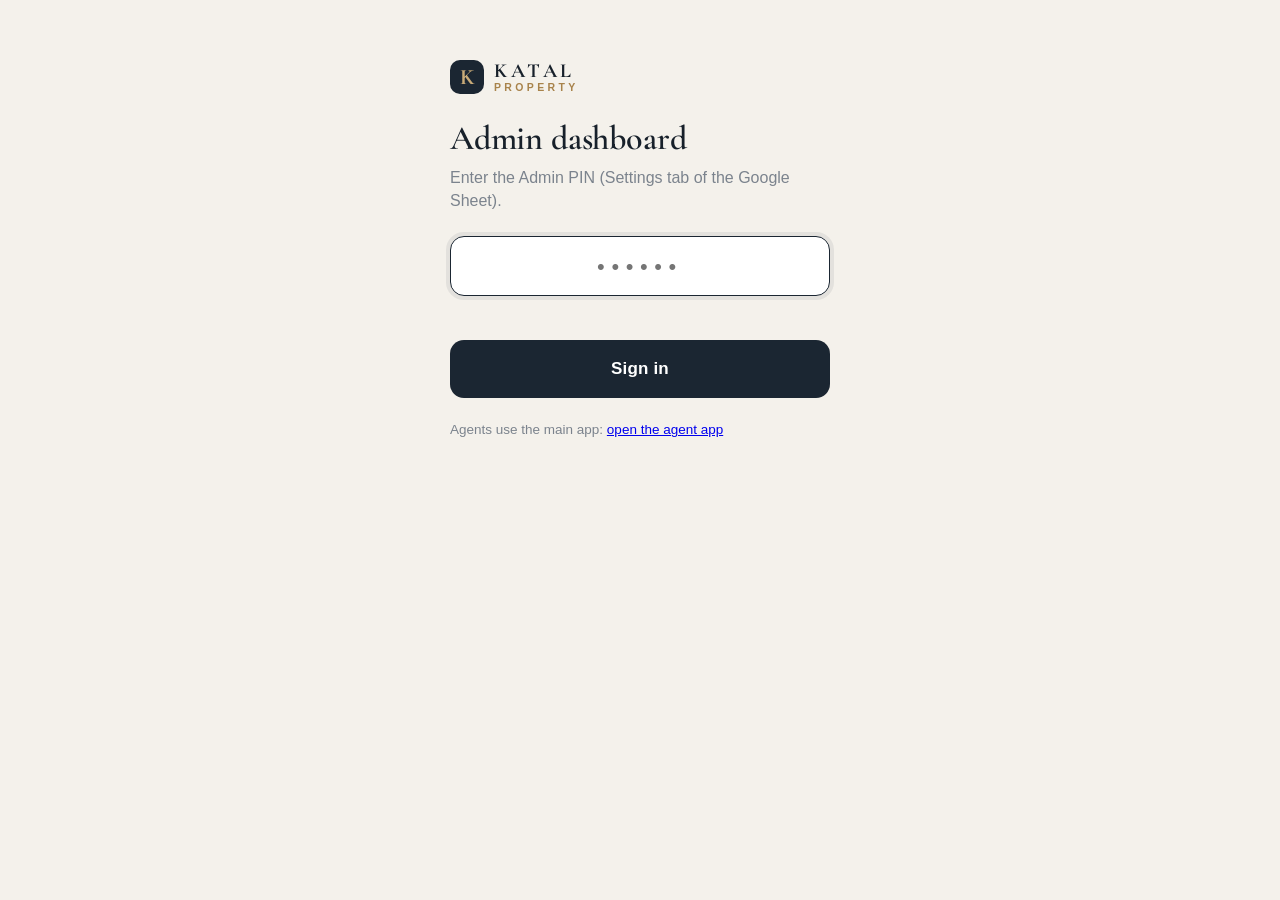
==== admin.html @ b14784c6 "v1.1: invite/confirm/form workflow, 3 lists, lead page, unit matching, admin dashboard - New Lead ca" ====
<!doctype html>
<html lang="en">
<head>
  <meta charset="utf-8">
  <meta name="viewport" content="width=device-width, initial-scale=1, viewport-fit=cover">
  <meta name="theme-color" content="#1B2632">
  <meta name="robots" content="noindex, nofollow">
  <title>KATAL Admin</title>
  <link rel="icon" href="img/icon.svg" type="image/svg+xml">
  <link rel="apple-touch-icon" href="img/apple-touch-icon.png">
  <link rel="preconnect" href="https://fonts.googleapis.com">
  <link rel="preconnect" href="https://fonts.gstatic.com" crossorigin>
  <link rel="stylesheet" href="https://fonts.googleapis.com/css2?family=Cormorant+Garamond:wght@600;700&display=swap">
  <link rel="stylesheet" href="css/app.css">
  <link rel="stylesheet" href="css/admin.css">
</head>
<body class="admin">
  <div id="admin"><div class="center-msg"><div><div class="spinner"></div>Loading…</div></div></div>
  <div class="toast" id="toast"></div>
  <script src="js/config.js"></script>
  <script src="js/core.js"></script>
  <script src="js/admin.js"></script>
</body>
</html>
---- css/app.css ----
/* KATAL Roadshow – shared styles (agent app + admin) */
:root {
  --bg: #F4F1EB;
  --surface: #FFFFFF;
  --surface-2: #FAF8F4;
  --ink: #17202A;
  --ink-2: #3B4653;
  --muted: #7B838D;
  --line: #E5DED2;
  --line-2: #D6CCBC;
  --navy: #1B2632;
  --navy-2: #2B3846;
  --gold: #A8834B;
  --gold-2: #C9AB78;
  --gold-soft: #F2EADC;
  --ok: #2D7A58;
  --ok-soft: #E4F1EA;
  --warn: #9A6410;
  --warn-soft: #FBF0DC;
  --danger: #B0423A;
  --danger-soft: #F8E6E4;
  --radius: 18px;
  --radius-sm: 14px;
  --shadow: 0 1px 2px rgba(23, 32, 42, .04), 0 10px 30px rgba(23, 32, 42, .07);
  --serif: 'Cormorant Garamond', 'Playfair Display', Georgia, 'Times New Roman', serif;
  --sans: -apple-system, BlinkMacSystemFont, 'SF Pro Text', 'Segoe UI', Roboto, 'Helvetica Neue', Arial, sans-serif;
  --safe-b: env(safe-area-inset-bottom, 0px);
  --safe-t: env(safe-area-inset-top, 0px);
  color-scheme: light;
}

* { box-sizing: border-box; -webkit-tap-highlight-color: transparent; }
html, body { margin: 0; padding: 0; }
body {
  background: var(--bg);
  color: var(--ink);
  font-family: var(--sans);
  font-size: 17px;
  line-height: 1.45;
  -webkit-font-smoothing: antialiased;
  min-height: 100vh;
  min-height: 100dvh;
}
button, input, select, textarea { font: inherit; color: inherit; }
button { cursor: pointer; touch-action: manipulation; }
[hidden] { display: none !important; }

.app { max-width: 560px; margin: 0 auto; min-height: 100vh; min-height: 100dvh; display: flex; flex-direction: column; }

.screen { flex: 1; display: flex; flex-direction: column; padding: calc(14px + var(--safe-t)) 20px calc(20px + var(--safe-b)); animation: fade .22s ease; }
@keyframes fade { from { opacity: 0; transform: translateY(6px); } to { opacity: 1; transform: none; } }

/* ---------- brand ---------- */
.brand { display: flex; align-items: center; gap: 10px; }
.brand-mark { width: 34px; height: 34px; border-radius: 10px; background: var(--navy); color: var(--gold-2); display: grid; place-items: center; font-family: var(--serif); font-weight: 700; font-size: 22px; line-height: 1; }
.brand-text { display: flex; flex-direction: column; line-height: 1.05; }
.brand-name { font-family: var(--serif); font-weight: 700; font-size: 20px; letter-spacing: .18em; }
.brand-sub { font-size: 10.5px; letter-spacing: .32em; color: var(--gold); font-weight: 600; }

.topbar { display: flex; align-items: center; justify-content: space-between; gap: 12px; min-height: 48px; }
.eyebrow { font-size: 12px; letter-spacing: .16em; text-transform: uppercase; color: var(--gold); font-weight: 700; }
.title { font-family: var(--serif); font-weight: 600; font-size: 34px; line-height: 1.12; margin: 6px 0 0; letter-spacing: -.005em; }
.subtitle { color: var(--muted); margin: 8px 0 0; font-size: 16px; }

/* ---------- buttons ---------- */
.btn { display: inline-flex; align-items: center; justify-content: center; gap: 10px; min-height: 58px; padding: 0 22px; border-radius: var(--radius-sm); border: 1.5px solid transparent; font-weight: 650; font-size: 17px; letter-spacing: .01em; transition: transform .08s ease, background .15s ease, opacity .15s; user-select: none; }
.btn:active { transform: scale(.985); }
.btn[disabled] { opacity: .38; pointer-events: none; }
.btn-primary { background: var(--navy); color: #fff; }
.btn-primary:active { background: var(--navy-2); }
.btn-gold { background: var(--gold); color: #fff; }
.btn-ghost { background: transparent; border-color: var(--line-2); color: var(--ink); }
.btn-quiet { background: transparent; color: var(--ink-2); min-height: 48px; padding: 0 14px; }
.btn-block { width: 100%; }
.btn-sm { min-height: 44px; padding: 0 16px; font-size: 15px; border-radius: 12px; }
.icon-btn { width: 48px; height: 48px; border-radius: 14px; border: 1.5px solid var(--line); background: var(--surface); display: grid; place-items: center; color: var(--ink); }
.icon-btn:active { background: var(--surface-2); }
.icon-btn svg, .btn svg { width: 22px; height: 22px; flex: none; }

/* ---------- pills / status ---------- */
.pill { display: inline-flex; align-items: center; gap: 8px; padding: 7px 13px; border-radius: 999px; font-size: 14px; font-weight: 600; background: var(--surface); border: 1px solid var(--line); color: var(--ink-2); }
.pill .dot { width: 8px; height: 8px; border-radius: 50%; background: var(--ok); }
.pill.is-pending { background: var(--warn-soft); border-color: #EBD3A6; color: var(--warn); }
.pill.is-pending .dot { background: var(--warn); }
.pill.is-offline { background: #ECEEF1; border-color: #D9DDE2; color: #4B5563; }
.pill.is-offline .dot { background: #9CA3AF; }
.pill.is-error { background: var(--danger-soft); border-color: #EDC6C2; color: var(--danger); }
.pill.is-error .dot { background: var(--danger); }

/* ---------- login ---------- */
.login-head { padding: 26px 2px 18px; }
.agent-list { display: flex; flex-direction: column; gap: 10px; margin-top: 18px; }
.agent-btn { display: flex; align-items: center; gap: 14px; min-height: 64px; padding: 10px 16px; border-radius: var(--radius-sm); border: 1.5px solid var(--line); background: var(--surface); text-align: left; font-size: 18px; font-weight: 600; }
.agent-btn:active { border-color: var(--navy); }
.avatar { width: 42px; height: 42px; border-radius: 50%; background: var(--gold-soft); color: var(--gold); display: grid; place-items: center; font-weight: 700; font-size: 16px; flex: none; }
.agent-btn .chev { margin-left: auto; color: var(--line-2); }

.pin-wrap { display: flex; flex-direction: column; align-items: center; flex: 1; }
.pin-dots { display: flex; gap: 18px; margin: 30px 0 10px; }
.pin-dots span { width: 16px; height: 16px; border-radius: 50%; border: 2px solid var(--navy); transition: background .12s; }
.pin-dots span.on { background: var(--navy); }
.pin-dots.shake { animation: shake .38s ease; }
@keyframes shake { 20%, 60% { transform: translateX(-9px); } 40%, 80% { transform: translateX(9px); } }
.pin-msg { min-height: 24px; color: var(--danger); font-size: 15px; font-weight: 600; text-align: center; }
.keypad { display: grid; grid-template-columns: repeat(3, 1fr); gap: 14px; width: 100%; max-width: 330px; margin-top: auto; padding-top: 18px; }
.key { height: 72px; border-radius: 20px; border: 1.5px solid var(--line); background: var(--surface); font-size: 28px; font-weight: 500; display: grid; place-items: center; }
.key:active { background: var(--gold-soft); border-color: var(--gold-2); }
.key.key-plain { border-color: transparent; background: transparent; font-size: 16px; font-weight: 600; color: var(--ink-2); }

/* ---------- home ---------- */
.home-hero { margin: 26px 0 22px; }
.cta-card { position: relative; display: flex; align-items: center; gap: 18px; width: 100%; min-height: 132px; padding: 22px; border: none; border-radius: 24px; background: var(--navy); color: #fff; text-align: left; box-shadow: 0 14px 34px rgba(27, 38, 50, .22); overflow: hidden; }
.cta-card::after { content: ''; position: absolute; right: -40px; top: -40px; width: 170px; height: 170px; border-radius: 50%; border: 1px solid rgba(201, 171, 120, .28); }
.cta-card::before { content: ''; position: absolute; right: 10px; top: 30px; width: 110px; height: 110px; border-radius: 50%; border: 1px solid rgba(201, 171, 120, .18); }
.cta-card:active { transform: scale(.99); }
.cta-icon { width: 60px; height: 60px; border-radius: 18px; background: var(--gold); display: grid; place-items: center; flex: none; }
.cta-icon svg { width: 30px; height: 30px; }
.cta-title { font-family: var(--serif); font-size: 30px; font-weight: 600; line-height: 1.1; }
.cta-sub { color: rgba(255, 255, 255, .72); font-size: 15px; margin-top: 3px; }
.card-btn { display: flex; align-items: center; gap: 16px; width: 100%; min-height: 78px; padding: 16px 18px; border-radius: 20px; border: 1.5px solid var(--line); background: var(--surface); text-align: left; margin-top: 12px; }
.card-btn:active { border-color: var(--navy); }
.card-btn .ic { width: 46px; height: 46px; border-radius: 14px; background: var(--gold-soft); color: var(--gold); display: grid; place-items: center; flex: none; }
.card-btn .ic svg { width: 24px; height: 24px; }
.card-btn .t { font-weight: 650; font-size: 18px; }
.card-btn .s { color: var(--muted); font-size: 14px; }
.card-btn .chev { margin-left: auto; color: var(--line-2); }
.card-btn.is-resume { border-color: var(--gold-2); background: #FFFDF8; }
.stats { display: grid; grid-template-columns: 1fr 1fr; gap: 12px; margin-top: 12px; }
.stat { background: var(--surface); border: 1.5px solid var(--line); border-radius: 18px; padding: 14px 16px; }
.stat b { display: block; font-size: 30px; line-height: 1.1; font-weight: 700; font-variant-numeric: tabular-nums; letter-spacing: -.01em; }
.stat span { color: var(--muted); font-size: 13.5px; }
.home-foot { margin-top: auto; padding-top: 24px; display: flex; justify-content: space-between; align-items: center; color: var(--muted); font-size: 13px; }

/* ---------- question flow ---------- */
.flow-top { display: flex; align-items: center; gap: 12px; }
.progress { flex: 1; height: 6px; background: var(--line); border-radius: 99px; overflow: hidden; }
.progress > i { display: block; height: 100%; width: 0; background: linear-gradient(90deg, var(--gold), var(--gold-2)); border-radius: 99px; transition: width .3s ease; }
.step-count { font-size: 14px; color: var(--muted); font-weight: 600; min-width: 44px; text-align: right; font-variant-numeric: tabular-nums; }
.q-head { margin: 22px 0 18px; }
.q-text { font-family: var(--serif); font-weight: 600; font-size: 31px; line-height: 1.15; margin: 8px 0 0; }
.q-hint { color: var(--muted); font-size: 15px; margin-top: 8px; }
.q-body { flex: 1; display: flex; flex-direction: column; gap: 10px; padding-bottom: 12px; }

.opt { display: flex; align-items: center; gap: 14px; width: 100%; min-height: 62px; padding: 12px 18px; border-radius: var(--radius-sm); border: 1.5px solid var(--line); background: var(--surface); text-align: left; font-size: 18px; font-weight: 550; transition: background .12s, border-color .12s, color .12s; }
.opt:active { border-color: var(--navy-2); }
.opt .mark { margin-left: auto; width: 26px; height: 26px; border-radius: 50%; border: 2px solid var(--line-2); flex: none; display: grid; place-items: center; }
.opt.multi .mark { border-radius: 8px; }
.opt .mark svg { width: 16px; height: 16px; opacity: 0; }
.opt.sel { background: var(--navy); border-color: var(--navy); color: #fff; }
.opt.sel .mark { background: var(--gold); border-color: var(--gold); }
.opt.sel .mark svg { opacity: 1; color: #fff; }
.opt.dim { opacity: .4; }
.opt .opt-sub { display: block; font-size: 14px; font-weight: 500; color: var(--muted); margin-top: 2px; }
.opt.sel .opt-sub { color: rgba(255, 255, 255, .7); }

.field { display: flex; flex-direction: column; gap: 7px; }
.field label { font-size: 14px; font-weight: 650; color: var(--ink-2); letter-spacing: .01em; }
.input { width: 100%; min-height: 60px; padding: 0 18px; border-radius: var(--radius-sm); border: 1.5px solid var(--line-2); background: var(--surface); font-size: 19px; outline: none; transition: border-color .12s, box-shadow .12s; }
.input:focus { border-color: var(--navy); box-shadow: 0 0 0 4px rgba(27, 38, 50, .08); }
textarea.input { min-height: 120px; padding: 14px 18px; resize: vertical; }
.input-prefix { position: relative; }
.input-prefix .pre { position: absolute; left: 18px; top: 50%; transform: translateY(-50%); color: var(--muted); font-weight: 600; font-size: 16px; pointer-events: none; }
.input-prefix .input { padding-left: 64px; }
.range-row { display: grid; grid-template-columns: 1fr; gap: 14px; }
.err { color: var(--danger); font-size: 14.5px; font-weight: 600; min-height: 20px; }

.phone-row { display: flex; gap: 10px; }
.cc { position: relative; flex: none; width: 118px; }
.cc-face { height: 60px; border-radius: var(--radius-sm); border: 1.5px solid var(--line-2); background: var(--surface); display: flex; align-items: center; justify-content: center; gap: 6px; font-size: 18px; font-weight: 600; }
.cc-face .caret { color: var(--muted); font-size: 12px; }
.cc select { position: absolute; inset: 0; opacity: 0; width: 100%; height: 100%; font-size: 16px; }
.phone-row .input { flex: 1; min-width: 0; }

.notice { border-radius: var(--radius-sm); padding: 13px 15px; font-size: 15px; display: flex; gap: 10px; align-items: flex-start; }
.notice svg { width: 20px; height: 20px; flex: none; margin-top: 1px; }
.notice.warn { background: var(--warn-soft); color: var(--warn); border: 1px solid #EDD5A8; }
.notice.info { background: var(--surface-2); color: var(--ink-2); border: 1px solid var(--line); }
.notice.ok { background: var(--ok-soft); color: var(--ok); border: 1px solid #C5E1D2; }

.action-bar { position: sticky; bottom: 0; margin: 0 -20px calc(-20px - var(--safe-b)); padding: 12px 20px calc(14px + var(--safe-b)); background: linear-gradient(180deg, rgba(244, 241, 235, 0) 0, var(--bg) 22%); display: flex; gap: 10px; align-items: center; }
.action-bar .btn-primary { flex: 1; }
.action-bar .btn-back { width: 58px; padding: 0; flex: none; }

/* ---------- saved ---------- */
.done-wrap { flex: 1; display: flex; flex-direction: column; align-items: center; justify-content: center; text-align: center; padding: 20px 0; }
.done-badge { width: 92px; height: 92px; border-radius: 50%; background: var(--navy); display: grid; place-items: center; box-shadow: 0 0 0 10px var(--gold-soft); animation: pop .35s cubic-bezier(.2, 1.4, .4, 1); }
.done-badge svg { width: 44px; height: 44px; color: var(--gold-2); }
@keyframes pop { from { transform: scale(.6); opacity: 0; } to { transform: none; opacity: 1; } }
.done-wrap .title { margin-top: 26px; }
.sync-line { margin-top: 18px; }

/* ---------- misc ---------- */
.center-msg { flex: 1; display: grid; place-items: center; text-align: center; color: var(--muted); padding: 30px; }
.spinner { width: 28px; height: 28px; border: 3px solid var(--line); border-top-color: var(--gold); border-radius: 50%; animation: spin .8s linear infinite; margin: 0 auto 12px; }
@keyframes spin { to { transform: rotate(360deg); } }
.toast { position: fixed; left: 50%; bottom: calc(24px + var(--safe-b)); transform: translateX(-50%) translateY(30px); background: var(--navy); color: #fff; padding: 13px 20px; border-radius: 14px; font-size: 15px; font-weight: 600; opacity: 0; transition: all .25s ease; z-index: 50; max-width: calc(100% - 32px); text-align: center; box-shadow: var(--shadow); pointer-events: none; }
.toast.show { opacity: 1; transform: translateX(-50%) translateY(0); }
.sheet-bg { position: fixed; inset: 0; background: rgba(23, 32, 42, .45); z-index: 40; display: flex; align-items: flex-end; justify-content: center; animation: fadebg .2s ease; }
@keyframes fadebg { from { opacity: 0; } }
.sheet { width: 100%; max-width: 560px; background: var(--surface); border-radius: 24px 24px 0 0; padding: 24px 20px calc(20px + var(--safe-b)); animation: up .25s ease; }
@keyframes up { from { transform: translateY(40px); } }
.sheet h3 { font-family: var(--serif); font-size: 26px; margin: 0 0 6px; font-weight: 600; }
.sheet p { color: var(--muted); margin: 0 0 18px; }
.sheet .btns { display: flex; flex-direction: column; gap: 10px; }
.btn-danger { background: var(--danger); color: #fff; }
.muted { color: var(--muted); }
.small { font-size: 13.5px; }
.link { background: none; border: none; color: var(--ink-2); text-decoration: underline; text-underline-offset: 3px; padding: 8px 4px; font-size: 14px; }
.key svg { width: 30px; height: 30px; }
.title, .q-text, .cta-title, .brand-name, .sheet h3 { font-variant-numeric: lining-nums; font-feature-settings: "lnum" 1; }

/* ===================== v1.1: lists, lead page, units ===================== */
.search-fake { display: flex; align-items: center; gap: 10px; width: 100%; min-height: 54px; margin-top: 14px; padding: 0 16px; border-radius: 16px; border: 1.5px solid var(--line); background: var(--surface); color: var(--muted); font-size: 16px; text-align: left; }
.search-fake svg { width: 20px; height: 20px; }
.tiles { display: flex; flex-direction: column; gap: 10px; margin-top: 14px; }
.list-tile { display: flex; align-items: center; gap: 14px; min-height: 70px; padding: 12px 16px; border-radius: 18px; border: 1.5px solid var(--line); background: var(--surface); text-align: left; }
.list-tile:active { border-color: var(--navy); }
.list-tile .ic { width: 42px; height: 42px; border-radius: 13px; background: var(--gold-soft); color: var(--gold); display: grid; place-items: center; flex: none; }
.list-tile .ic svg { width: 22px; height: 22px; }
.list-tile .lt-name { font-weight: 650; font-size: 17px; flex: 1; }
.list-tile b { font-size: 26px; font-weight: 700; font-variant-numeric: tabular-nums; }
.list-tile .chev { color: var(--line-2); }

.screen.lists { padding-bottom: calc(96px + var(--safe-b)); }
.search-box { position: sticky; top: 0; z-index: 5; display: flex; align-items: center; gap: 10px; margin: 12px -20px 0; padding: 10px 20px; background: var(--bg); }
.search-box svg { position: absolute; left: 36px; width: 20px; height: 20px; color: var(--muted); pointer-events: none; }
.search-box input { width: 100%; min-height: 54px; border-radius: 16px; border: 1.5px solid var(--line-2); background: var(--surface); padding: 0 16px 0 46px; font-size: 17px; outline: none; -webkit-appearance: none; appearance: none; }
.search-box input:focus { border-color: var(--navy); box-shadow: 0 0 0 4px rgba(27, 38, 50, .08); }
.seg { display: grid; grid-template-columns: repeat(3, 1fr); gap: 6px; padding: 5px; margin-top: 6px; background: #EAE4D9; border-radius: 16px; }
.seg-btn { display: flex; flex-direction: column; align-items: center; justify-content: center; gap: 1px; min-height: 58px; padding: 6px 4px; border: none; border-radius: 12px; background: transparent; color: var(--ink-2); font-size: 13px; font-weight: 650; line-height: 1.15; text-align: center; }
.seg-btn b { font-size: 19px; font-variant-numeric: tabular-nums; }
.seg-btn.on { background: var(--surface); color: var(--ink); box-shadow: 0 1px 3px rgba(23, 32, 42, .12); }
.lead-list { display: flex; flex-direction: column; gap: 8px; margin-top: 12px; }
.list-note { color: var(--muted); font-size: 13.5px; padding: 0 4px; }
.empty { text-align: center; color: var(--muted); padding: 40px 16px; font-size: 15.5px; }
.lead-row { display: flex; align-items: center; gap: 12px; min-height: 72px; padding: 10px 12px 10px 14px; border-radius: 16px; border: 1.5px solid var(--line); background: var(--surface); cursor: pointer; }
.lead-row:active { border-color: var(--navy); }
.lead-row .avatar { width: 40px; height: 40px; font-size: 14px; }
.lr-main { flex: 1; min-width: 0; display: flex; flex-direction: column; }
.lr-name { font-weight: 650; font-size: 17px; white-space: nowrap; overflow: hidden; text-overflow: ellipsis; }
.lr-sub { color: var(--muted); font-size: 14px; white-space: nowrap; overflow: hidden; text-overflow: ellipsis; }
.lr-chips { display: flex; flex-wrap: wrap; gap: 5px; margin-top: 4px; }
.lead-row .chev { color: var(--line-2); }
.chip { display: inline-flex; align-items: center; gap: 4px; padding: 3px 9px; border-radius: 99px; font-size: 12px; font-weight: 700; letter-spacing: .01em; background: #EEF0F3; color: #4B5563; }
.chip svg { width: 12px; height: 12px; }
.chip.s1 { background: #EEF0F3; color: #3F4A57; }
.chip.s2 { background: var(--gold-soft); color: #8A6A3A; }
.chip.s3 { background: var(--ok-soft); color: var(--ok); }
.chip.pending { background: var(--warn-soft); color: var(--warn); }
.mini { display: inline-flex; align-items: center; gap: 6px; flex: none; min-height: 44px; padding: 0 13px; border-radius: 12px; border: 1.5px solid var(--line-2); background: var(--surface); font-size: 14px; font-weight: 700; }
.mini svg { width: 16px; height: 16px; }
.mini.is-gold { background: var(--gold); border-color: var(--gold); color: #fff; }
.mini.is-navy { background: var(--navy); border-color: var(--navy); color: #fff; }
.mini.is-done { color: var(--ok); border-color: #C5E1D2; background: var(--ok-soft); }
.fab { position: fixed; right: max(20px, calc(50% - 260px)); bottom: calc(22px + var(--safe-b)); width: 62px; height: 62px; border-radius: 20px; border: none; background: var(--gold); display: grid; place-items: center; box-shadow: 0 10px 24px rgba(168, 131, 75, .4); z-index: 10; }
.fab svg { width: 28px; height: 28px; }

.lead-head { padding: 18px 2px 4px; }
.lead-head .chip { margin-right: 4px; }
.lead-head .title { margin-top: 10px; font-size: 32px; }
.timeline { display: flex; flex-wrap: wrap; gap: 6px; margin-top: 14px; }
.tl { display: inline-flex; align-items: center; gap: 4px; padding: 5px 10px; border-radius: 99px; border: 1px dashed var(--line-2); color: var(--muted); font-size: 12.5px; font-weight: 600; }
.tl svg { width: 13px; height: 13px; }
.tl.on { border-style: solid; border-color: #C5E1D2; background: var(--ok-soft); color: var(--ok); }
.tl i { font-style: normal; font-weight: 500; opacity: .8; }
.quick { display: grid; grid-template-columns: repeat(3, 1fr); gap: 10px; margin-top: 18px; }
.q-btn { display: flex; flex-direction: column; align-items: center; justify-content: center; gap: 6px; min-height: 76px; border-radius: 16px; border: 1.5px solid var(--line); background: var(--surface); color: var(--ink); font-size: 14px; font-weight: 650; text-decoration: none; }
.q-btn svg { width: 24px; height: 24px; color: var(--gold); }
.q-btn:active { border-color: var(--navy); }
.q-btn.done { background: var(--ok-soft); border-color: #C5E1D2; color: var(--ok); }
.q-btn.done svg { color: var(--ok); }
.main-act { margin-top: 14px; }
.row-links { display: flex; justify-content: center; flex-wrap: wrap; gap: 6px 16px; margin-top: 6px; }
.section { margin-top: 26px; }
.section h3 { font-family: var(--serif); font-size: 24px; font-weight: 600; margin: 0 0 10px; font-variant-numeric: lining-nums; }
.answers { margin: 0; border: 1.5px solid var(--line); border-radius: 16px; background: var(--surface); overflow: hidden; }
.answers > div { display: flex; justify-content: space-between; gap: 14px; padding: 12px 14px; border-top: 1px solid var(--line); }
.answers > div:first-child { border-top: none; }
.answers dt { color: var(--muted); font-size: 14px; }
.answers dd { margin: 0; font-weight: 650; font-size: 15px; text-align: right; }
.note-add { display: flex; flex-direction: column; gap: 8px; }
.note-add textarea { min-height: 76px; font-size: 16px; }
.note-add .btn { align-self: flex-end; }
.notes { list-style: none; margin: 12px 0 0; padding: 0; display: flex; flex-direction: column; gap: 8px; }
.notes li { background: var(--surface); border: 1.5px solid var(--line); border-radius: 14px; padding: 12px 14px; }
.notes p { margin: 0; white-space: pre-wrap; }
.notes span { display: block; margin-top: 4px; color: var(--muted); font-size: 12.5px; }

.unit { display: flex; flex-direction: column; gap: 3px; width: 100%; padding: 14px 16px; margin-bottom: 10px; border-radius: 16px; border: 1.5px solid var(--line); background: var(--surface); text-align: left; }
.unit .u-top { display: flex; align-items: center; justify-content: space-between; gap: 10px; }
.unit .u-proj { font-weight: 700; font-size: 16px; }
.unit .u-tick { width: 28px; height: 28px; border-radius: 9px; border: 2px solid var(--line-2); display: grid; place-items: center; flex: none; }
.unit .u-tick svg { width: 16px; height: 16px; opacity: 0; color: #fff; }
.unit .u-type { color: var(--ink-2); font-size: 15px; }
.unit .u-price { font-size: 15px; }
.unit .u-price b { font-size: 17px; }
.unit .u-meta { color: var(--muted); font-size: 13px; }
.unit.on { border-color: var(--gold); background: #FFFCF6; box-shadow: 0 0 0 3px var(--gold-soft); }
.unit.on .u-tick { background: var(--gold); border-color: var(--gold); }
.unit.on .u-tick svg { opacity: 1; }
.search-box .clear { position: absolute; right: 28px; width: 40px; height: 40px; border: none; border-radius: 12px; background: #EEF0F3; color: var(--ink-2); display: grid; place-items: center; }
.search-box .clear svg { position: static; width: 18px; height: 18px; color: var(--ink-2); }
.search-box input { padding-right: 56px; }
---- css/admin.css ----
/* KATAL Roadshow – admin dashboard */
body.admin { font-size: 15px; }
.adm { max-width: 1320px; margin: 0 auto; padding: calc(16px + var(--safe-t)) 24px 60px; }
.adm-login { max-width: 420px; margin: 0 auto; padding: 60px 20px; }
.adm-login .title { margin-top: 26px; }
.adm-login form { display: flex; flex-direction: column; gap: 12px; margin-top: 24px; }
.adm-login .input { letter-spacing: .3em; font-size: 22px; text-align: center; }

.adm-head { display: flex; align-items: center; justify-content: space-between; gap: 16px; flex-wrap: wrap; padding-bottom: 18px; border-bottom: 1px solid var(--line); }
.adm-head .hgroup { display: flex; align-items: center; gap: 18px; flex-wrap: wrap; }
.adm-head .ev { border-left: 1px solid var(--line-2); padding-left: 18px; }
.adm-head .ev b { display: block; font-family: var(--serif); font-size: 24px; font-weight: 600; line-height: 1.1; font-variant-numeric: lining-nums; }
.adm-head .ev span { color: var(--muted); font-size: 13px; }
.adm-actions { display: flex; gap: 8px; flex-wrap: wrap; }
.adm-actions .btn { min-height: 44px; font-size: 14.5px; padding: 0 16px; border-radius: 12px; }

.kpis { display: grid; grid-template-columns: repeat(6, minmax(0, 1fr)); gap: 12px; margin-top: 20px; }
.kpi { background: var(--surface); border: 1px solid var(--line); border-radius: 16px; padding: 14px 16px; }
.kpi span { display: block; color: var(--muted); font-size: 13px; font-weight: 600; }
.kpi b { display: block; font-size: 30px; font-weight: 700; margin-top: 4px; font-variant-numeric: tabular-nums; letter-spacing: -.01em; }
.kpi.accent { background: var(--navy); border-color: var(--navy); color: #fff; }
.kpi.accent span { color: rgba(255, 255, 255, .7); }
.kpi.gold b { color: var(--gold); }
.kpi.ok b { color: var(--ok); }

.panel { background: var(--surface); border: 1px solid var(--line); border-radius: 18px; margin-top: 18px; overflow: hidden; }
.panel-head { display: flex; align-items: center; justify-content: space-between; gap: 12px; flex-wrap: wrap; padding: 14px 18px; border-bottom: 1px solid var(--line); }
.panel-head h2 { margin: 0; font-family: var(--serif); font-size: 24px; font-weight: 600; font-variant-numeric: lining-nums; }
.panel-head .muted { font-size: 13px; }

.tbl-wrap { overflow-x: auto; }
table.tbl { width: 100%; border-collapse: collapse; font-size: 14px; }
.tbl th { text-align: left; font-size: 12px; text-transform: uppercase; letter-spacing: .06em; color: var(--muted); font-weight: 700; padding: 10px 14px; background: var(--surface-2); border-bottom: 1px solid var(--line); white-space: nowrap; }
.tbl td { padding: 11px 14px; border-bottom: 1px solid var(--line); vertical-align: middle; }
.tbl tr:last-child td { border-bottom: none; }
.tbl td.num, .tbl th.num { text-align: right; font-variant-numeric: tabular-nums; }
.tbl tbody tr { cursor: pointer; }
.tbl tbody tr:hover { background: #FCFAF6; }
.tbl tbody tr.sel { background: var(--gold-soft); }
.tbl .nm { font-weight: 650; }
.tbl .ph { white-space: nowrap; color: var(--ink-2); }
.tbl .tm { white-space: nowrap; color: var(--muted); }
.tbl .ans { max-width: 220px; }
.tbl .zero { color: #C5BDB0; }
.bar { display: inline-block; height: 6px; border-radius: 3px; background: var(--gold-2); vertical-align: middle; margin-left: 8px; }

.filters { display: flex; gap: 10px; flex-wrap: wrap; padding: 12px 18px; border-bottom: 1px solid var(--line); background: var(--surface-2); }
.filters .input, .filters select { min-height: 44px; font-size: 14.5px; border-radius: 12px; padding: 0 12px; border: 1.5px solid var(--line-2); background: var(--surface); }
.filters .input { flex: 1 1 220px; }
.filters select { flex: 0 1 190px; }

.drawer-bg { position: fixed; inset: 0; background: rgba(23, 32, 42, .4); z-index: 40; display: flex; justify-content: flex-end; animation: fadebg .2s ease; }
.drawer { width: min(520px, 100%); height: 100%; background: var(--bg); overflow-y: auto; padding: calc(18px + var(--safe-t)) 22px calc(30px + var(--safe-b)); animation: slide .22s ease; }
@keyframes slide { from { transform: translateX(30px); opacity: .6; } }
.drawer .title { font-size: 32px; margin-top: 10px; }
.drawer .section h3 { font-size: 22px; }
.drawer .kv { display: grid; grid-template-columns: 130px 1fr; gap: 8px 12px; background: var(--surface); border: 1px solid var(--line); border-radius: 14px; padding: 14px; font-size: 14.5px; }
.drawer .kv dt { color: var(--muted); }
.drawer .kv dd { margin: 0; font-weight: 600; }
.drawer .liked { margin: 0; padding: 0; list-style: none; display: flex; flex-direction: column; gap: 6px; }
.drawer .liked li { background: var(--surface); border: 1px solid var(--gold-2); border-radius: 12px; padding: 10px 12px; font-weight: 600; }

.mob-cards { display: none; }
@media (max-width: 900px) {
  .kpis { grid-template-columns: repeat(3, minmax(0, 1fr)); }
}
@media (max-width: 720px) {
  .adm { padding: calc(12px + var(--safe-t)) 14px 50px; }
  .adm-head .ev { border-left: none; padding-left: 0; }
  .kpis { grid-template-columns: repeat(2, minmax(0, 1fr)); gap: 10px; }
  .kpi b { font-size: 26px; }
  .leads-tbl { display: none; }
  .mob-cards { display: flex; flex-direction: column; gap: 8px; padding: 12px; }
  .mcard { border: 1px solid var(--line); border-radius: 14px; padding: 12px 14px; background: var(--surface); cursor: pointer; }
  .mcard .top { display: flex; justify-content: space-between; gap: 8px; align-items: baseline; }
  .mcard .nm { font-weight: 700; font-size: 16px; }
  .mcard .tm { color: var(--muted); font-size: 12.5px; white-space: nowrap; }
  .mcard .sub { color: var(--ink-2); font-size: 13.5px; margin-top: 2px; }
  .mcard .ans { color: var(--muted); font-size: 13px; margin-top: 6px; }
  .mcard .chip { margin-top: 6px; }
  .filters select { flex: 1 1 140px; }
}
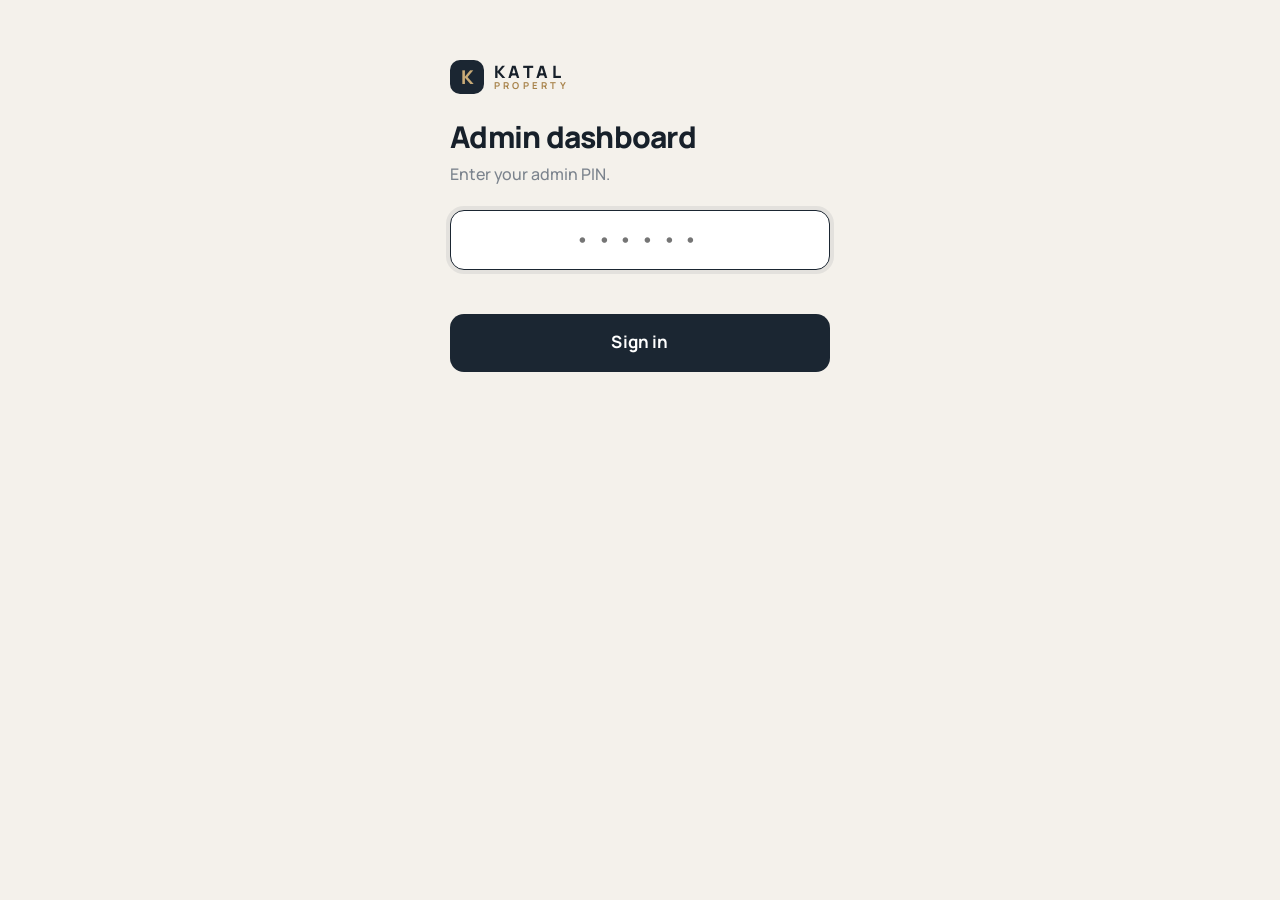
==== commit 020e269b: "v1.2: dashboard editors, multiple admins, modern font, no sync UI for agents - Admin editors for que" ====
--- a/admin.html
+++ b/admin.html
@@ -10,7 +10,7 @@
   <link rel="apple-touch-icon" href="img/apple-touch-icon.png">
   <link rel="preconnect" href="https://fonts.googleapis.com">
   <link rel="preconnect" href="https://fonts.gstatic.com" crossorigin>
-  <link rel="stylesheet" href="https://fonts.googleapis.com/css2?family=Cormorant+Garamond:wght@600;700&display=swap">
+  <link rel="stylesheet" href="https://fonts.googleapis.com/css2?family=Manrope:wght@400;500;600;700;800&display=swap">
   <link rel="stylesheet" href="css/app.css">
   <link rel="stylesheet" href="css/admin.css">
 </head>
--- a/css/app.css
+++ b/css/app.css
@@ -22,8 +22,8 @@
   --radius: 18px;
   --radius-sm: 14px;
   --shadow: 0 1px 2px rgba(23, 32, 42, .04), 0 10px 30px rgba(23, 32, 42, .07);
-  --serif: 'Cormorant Garamond', 'Playfair Display', Georgia, 'Times New Roman', serif;
-  --sans: -apple-system, BlinkMacSystemFont, 'SF Pro Text', 'Segoe UI', Roboto, 'Helvetica Neue', Arial, sans-serif;
+  --serif: 'Manrope', -apple-system, BlinkMacSystemFont, 'Segoe UI', Roboto, 'Helvetica Neue', Arial, sans-serif;
+  --sans: 'Manrope', -apple-system, BlinkMacSystemFont, 'SF Pro Text', 'Segoe UI', Roboto, 'Helvetica Neue', Arial, sans-serif;
   --safe-b: env(safe-area-inset-bottom, 0px);
   --safe-t: env(safe-area-inset-top, 0px);
   color-scheme: light;
@@ -301,3 +301,20 @@
 .search-box .clear { position: absolute; right: 28px; width: 40px; height: 40px; border: none; border-radius: 12px; background: #EEF0F3; color: var(--ink-2); display: grid; place-items: center; }
 .search-box .clear svg { position: static; width: 18px; height: 18px; color: var(--ink-2); }
 .search-box input { padding-right: 56px; }
+
+/* ===================== v1.2: modern type ===================== */
+body { font-weight: 500; letter-spacing: -.005em; }
+.brand-mark { font-weight: 800; font-size: 19px; }
+.brand-name { font-weight: 800; font-size: 17px; letter-spacing: .2em; }
+.brand-sub { font-weight: 700; font-size: 9.5px; letter-spacing: .34em; }
+.title { font-weight: 800; font-size: 30px; line-height: 1.15; letter-spacing: -.025em; }
+.q-text { font-weight: 750; font-size: 25px; line-height: 1.25; letter-spacing: -.02em; }
+.cta-title { font-weight: 800; font-size: 25px; letter-spacing: -.02em; }
+.section h3, .sheet h3 { font-weight: 800; font-size: 19px; letter-spacing: -.01em; }
+.lead-head .title { font-size: 28px; }
+.eyebrow { font-size: 11.5px; letter-spacing: .14em; font-weight: 800; }
+.btn { font-weight: 700; }
+.opt { font-weight: 600; }
+.btn-trio { display: grid; grid-template-columns: repeat(3, 1fr); gap: 10px; width: 100%; }
+.btn-trio .btn { flex-direction: column; gap: 4px; min-height: 72px; padding: 8px 6px; font-size: 14px; border-radius: 16px; background: var(--surface); border-color: var(--line); }
+.btn-trio .btn svg { width: 22px; height: 22px; color: var(--gold); }
--- a/css/admin.css
+++ b/css/admin.css
@@ -80,3 +80,78 @@
   .mcard .chip { margin-top: 6px; }
   .filters select { flex: 1 1 140px; }
 }
+
+/* v1.2 modern type */
+.adm-head .ev b { font-weight: 800; font-size: 20px; letter-spacing: -.015em; }
+.panel-head h2 { font-weight: 800; font-size: 19px; letter-spacing: -.01em; }
+.kpi b { font-weight: 800; }
+
+/* ===================== v1.2: navigation + editors ===================== */
+.adm-nav { display: flex; gap: 6px; margin-top: 16px; padding: 5px; background: #EAE4D9; border-radius: 14px; overflow-x: auto; scrollbar-width: none; }
+.adm-nav::-webkit-scrollbar { display: none; }
+.adm-nav button { flex: none; min-height: 42px; padding: 0 16px; border: none; border-radius: 10px; background: transparent; font-weight: 700; font-size: 14.5px; color: var(--ink-2); white-space: nowrap; }
+.adm-nav button.on { background: var(--surface); color: var(--ink); box-shadow: 0 1px 3px rgba(23, 32, 42, .12); }
+
+.ed-head { display: flex; align-items: flex-end; justify-content: space-between; gap: 14px; flex-wrap: wrap; margin-top: 22px; }
+.ed-head h2 { margin: 0; font-size: 24px; font-weight: 800; letter-spacing: -.02em; }
+.ed-head p { margin: 4px 0 0; font-size: 14px; max-width: 640px; }
+.ed-head .btn { min-height: 46px; font-size: 15px; border-radius: 12px; }
+.ed-list { list-style: none; margin: 16px 0 0; padding: 0; display: flex; flex-direction: column; gap: 8px; }
+.ed-item { display: flex; align-items: center; gap: 12px; background: var(--surface); border: 1px solid var(--line); border-radius: 16px; padding: 12px 12px 12px 14px; }
+.ed-item.is-off { opacity: .6; }
+.ed-num { width: 32px; height: 32px; border-radius: 10px; background: var(--gold-soft); color: var(--gold); font-weight: 800; display: grid; place-items: center; flex: none; font-size: 14px; }
+.ed-main { flex: 1; min-width: 0; cursor: pointer; }
+.ed-t { font-weight: 700; font-size: 15.5px; }
+.ed-sub { color: var(--muted); font-size: 13.5px; margin-top: 2px; }
+.ed-chips { display: flex; flex-wrap: wrap; gap: 5px; margin-top: 6px; }
+.ed-acts { display: flex; gap: 6px; flex: none; }
+.icon-btn.sm { width: 40px; height: 40px; border-radius: 11px; }
+.icon-btn.sm svg { width: 18px; height: 18px; }
+.icon-btn[disabled] { opacity: .3; pointer-events: none; }
+.chip.off { background: var(--danger-soft); color: var(--danger); }
+.cards { display: grid; grid-template-columns: repeat(auto-fill, minmax(260px, 1fr)); gap: 10px; margin-top: 16px; }
+.ecard { display: flex; flex-direction: column; gap: 3px; text-align: left; background: var(--surface); border: 1px solid var(--line); border-radius: 16px; padding: 14px 16px; }
+.ecard:hover { border-color: var(--line-2); }
+.ecard.is-off { opacity: .6; }
+.ecard b { font-size: 16px; }
+.form-panel { padding: 18px; max-width: 640px; }
+.form-panel .mf { margin-bottom: 14px; }
+
+.modal-bg { align-items: center; padding: 16px; }
+.mbox { max-width: 640px; max-height: calc(100vh - 32px); max-height: calc(100dvh - 32px); display: flex; flex-direction: column; padding: 0; border-radius: 22px; overflow: hidden; }
+.mhead { display: flex; align-items: center; justify-content: space-between; gap: 12px; padding: 16px 18px; border-bottom: 1px solid var(--line); }
+.mhead h3 { margin: 0; font-size: 19px; font-weight: 800; }
+.mbody { padding: 16px 18px; overflow-y: auto; display: flex; flex-direction: column; gap: 14px; }
+.mbox > .err { padding: 0 18px; }
+.mfoot { display: flex; align-items: center; justify-content: space-between; gap: 10px; padding: 12px 18px; border-top: 1px solid var(--line); background: var(--surface-2); }
+.mfoot > div { display: flex; gap: 8px; }
+.mfoot .btn { min-height: 46px; font-size: 15px; border-radius: 12px; }
+.danger-t { color: var(--danger); border-color: #EDC6C2; }
+.danger-t svg { width: 18px; height: 18px; }
+.mf { display: flex; flex-direction: column; gap: 6px; }
+.ml { font-size: 13.5px; font-weight: 750; color: var(--ink-2); }
+.mh { font-size: 12.5px; color: var(--muted); font-weight: 500; }
+.mbody .input, .form-panel .input { min-height: 48px; font-size: 16px; border-radius: 12px; }
+.mbody textarea.input { min-height: 70px; padding: 12px 14px; }
+.tog-grid { display: flex; flex-wrap: wrap; gap: 8px 18px; }
+.tog { display: inline-flex; align-items: center; gap: 10px; cursor: pointer; font-weight: 600; font-size: 14.5px; min-height: 40px; }
+.tog input { position: absolute; opacity: 0; width: 0; height: 0; }
+.tog .tg { width: 44px; height: 26px; border-radius: 99px; background: #D8D2C7; position: relative; transition: background .15s; flex: none; }
+.tog .tg::after { content: ''; position: absolute; top: 3px; left: 3px; width: 20px; height: 20px; border-radius: 50%; background: #fff; box-shadow: 0 1px 2px rgba(0, 0, 0, .2); transition: transform .15s; }
+.tog input:checked + .tg { background: var(--ok); }
+.tog input:checked + .tg::after { transform: translateX(18px); }
+.tog input:focus-visible + .tg { outline: 2px solid var(--navy); outline-offset: 2px; }
+.opts { display: flex; flex-direction: column; gap: 8px; }
+.opt-row { display: flex; gap: 6px; align-items: center; }
+.opt-row .input { flex: 1; min-width: 0; }
+.opts > .btn { align-self: flex-start; }
+.checks { display: flex; flex-wrap: wrap; gap: 8px; }
+.chk { display: inline-flex; align-items: center; gap: 8px; padding: 8px 12px; border: 1.5px solid var(--line-2); border-radius: 12px; background: var(--surface); cursor: pointer; font-weight: 600; font-size: 14px; }
+.chk input { width: 18px; height: 18px; accent-color: var(--navy); }
+@media (max-width: 720px) {
+  .modal-bg { align-items: flex-end; padding: 0; }
+  .mbox { border-radius: 22px 22px 0 0; max-height: 92vh; max-height: 92dvh; }
+  .ed-item { align-items: flex-start; }
+  .ed-acts { flex-direction: column; }
+  .mfoot { flex-wrap: wrap; }
+}
